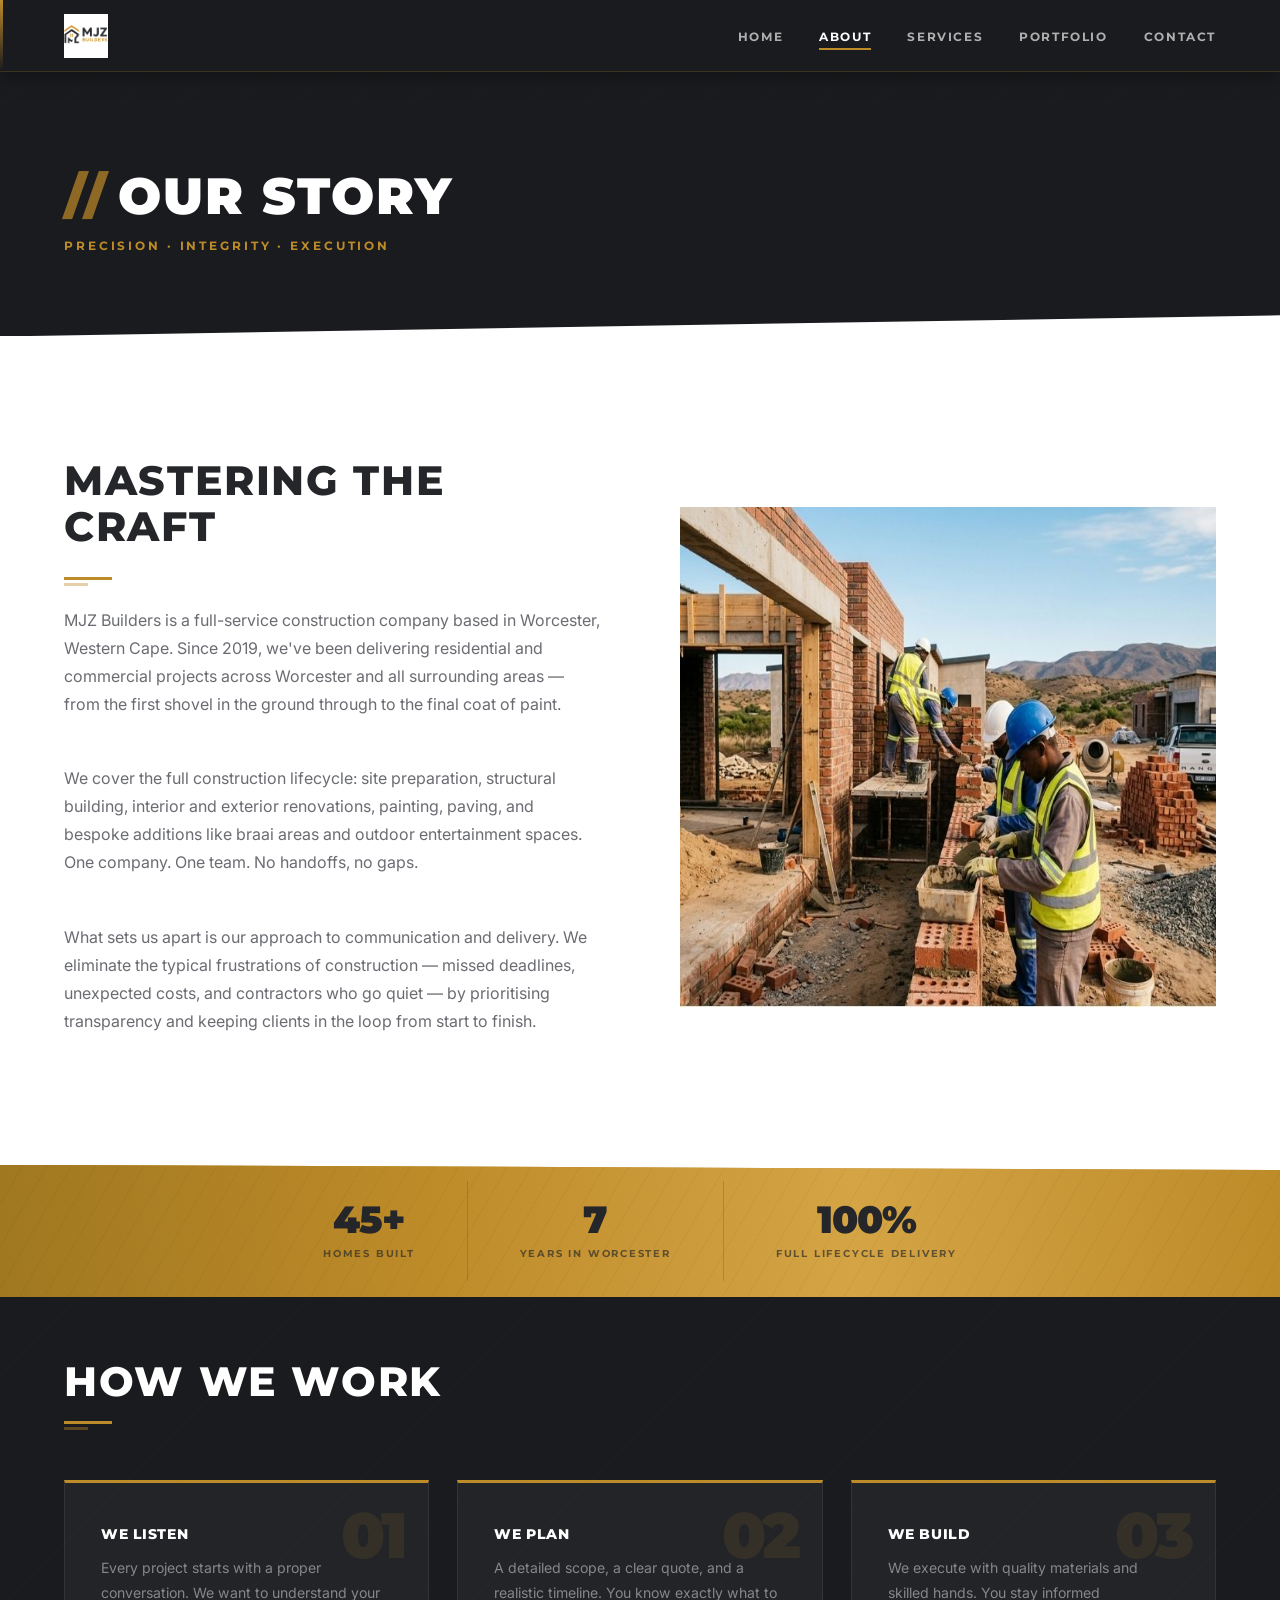
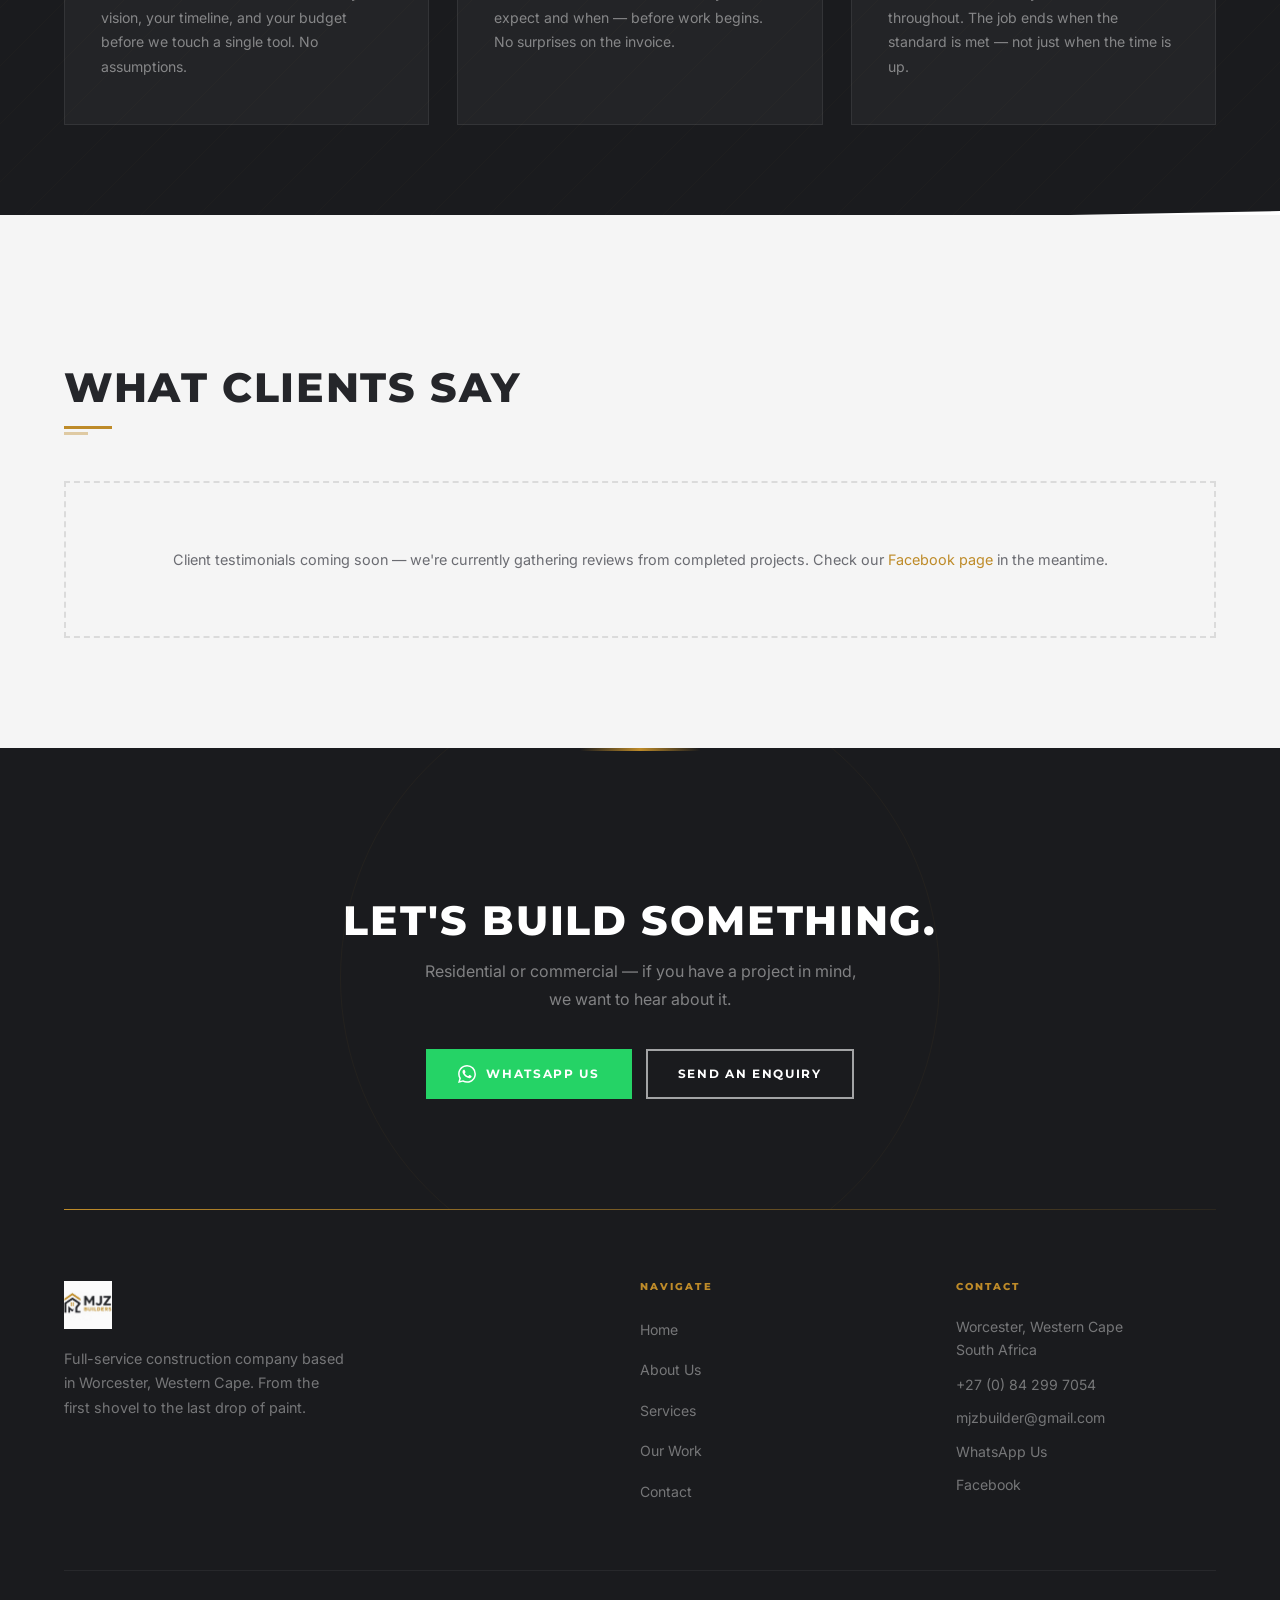
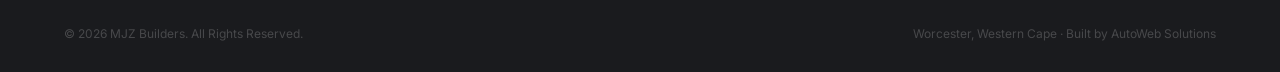
==== public/about.html @ 4bd88433 "Add files via upload" ====
<!doctype html>
<html lang="en">
  <head>
    <meta charset="UTF-8" />
    <meta name="viewport" content="width=device-width, initial-scale=1.0" />
    <title>About MJZ Builders | Worcester, Western Cape</title>
    <meta
      name="description"
      content="MJZ Builders — a full-service construction company built on precision, integrity, and execution. Serving Worcester and the Western Cape since 2019."
    />
    <link rel="stylesheet" href="../style.css" />
  </head>
  <body>
    <!-- ====================================================================
       HEADER
       ==================================================================== -->
    <header class="site-header">
      <a
        href="../index.html"
        class="site-logo"
        aria-label="MJZ Builders — Home"
      >
        <img src="../mjzlogo.jpeg" alt="MJZ Builders" />
      </a>

      <input
        type="checkbox"
        id="menu-toggle"
        class="menu-toggle"
        aria-hidden="true"
      />

      <label
        for="menu-toggle"
        class="burger-icon"
        aria-label="Toggle navigation"
      >
        <span></span>
        <span></span>
        <span></span>
      </label>

      <nav class="site-nav" aria-label="Main navigation">
        <ul>
          <li><a href="../index.html">Home</a></li>
          <li><a href="about.html" class="active">About</a></li>
          <li><a href="services.html">Services</a></li>
          <li><a href="portfolio.html">Portfolio</a></li>
          <li><a href="contact.html">Contact</a></li>
        </ul>
      </nav>
    </header>

    <!-- ====================================================================
       PAGE HERO
       ==================================================================== -->
    <section class="page-hero">
      <h1>Our Story</h1>
      <p class="page-hero__sub">
        Precision &middot; Integrity &middot; Execution
      </p>
    </section>

    <!-- ====================================================================
       WHO WE ARE
       ==================================================================== -->
    <section class="section about-intro">
      <div class="about-intro__grid">
        <div class="about-intro__text">
          <h2>Mastering the Craft</h2>
          <span class="heading-rule"></span>
          <br />
          <p>
            MJZ Builders is a full-service construction company based in
            Worcester, Western Cape. Since 2019, we've been delivering
            residential and commercial projects across Worcester and all
            surrounding areas — from the first shovel in the ground through to
            the final coat of paint.
          </p>
          <br />
          <p>
            We cover the full construction lifecycle: site preparation,
            structural building, interior and exterior renovations, painting,
            paving, and bespoke additions like braai areas and outdoor
            entertainment spaces. One company. One team. No handoffs, no gaps.
          </p>
          <br />
          <p>
            What sets us apart is our approach to communication and delivery. We
            eliminate the typical frustrations of construction — missed
            deadlines, unexpected costs, and contractors who go quiet — by
            prioritising transparency and keeping clients in the loop from start
            to finish.
          </p>
        </div>

        <!-- Replace with real team / site photo -->
        <img
          src="../assets/images/about-team.jpg"
          alt="MJZ Builders team on site"
          class="about-intro__image"
        />
      </div>
    </section>

    <!-- ====================================================================
       STATS BAR
       ==================================================================== -->
    <div class="stats-bar">
      <div class="stats-bar__inner">
        <div class="stat-item">
          <span class="stat-item__number">45+</span>
          <span class="stat-item__label">Homes Built</span>
        </div>
        <div class="stat-item">
          <span class="stat-item__number">7</span>
          <span class="stat-item__label">Years in Worcester</span>
        </div>
        <div class="stat-item">
          <span class="stat-item__number">100%</span>
          <span class="stat-item__label">Full Lifecycle Delivery</span>
        </div>
      </div>
    </div>

    <!-- ====================================================================
       HOW WE WORK
       ==================================================================== -->
    <section class="how-we-work">
      <div class="how-we-work__header">
        <h2>How We Work</h2>
        <span class="heading-rule"></span>
      </div>

      <div class="process-grid">
        <div class="process-step">
          <span class="process-step__number">01</span>
          <h3>We Listen</h3>
          <p>
            Every project starts with a proper conversation. We want to
            understand your vision, your timeline, and your budget before we
            touch a single tool. No assumptions.
          </p>
        </div>

        <div class="process-step">
          <span class="process-step__number">02</span>
          <h3>We Plan</h3>
          <p>
            A detailed scope, a clear quote, and a realistic timeline. You know
            exactly what to expect and when — before work begins. No surprises
            on the invoice.
          </p>
        </div>

        <div class="process-step">
          <span class="process-step__number">03</span>
          <h3>We Build</h3>
          <p>
            We execute with quality materials and skilled hands. You stay
            informed throughout. The job ends when the standard is met — not
            just when the time is up.
          </p>
        </div>
      </div>
    </section>

    <!-- ====================================================================
       TESTIMONIALS (placeholder — populated once reviews are gathered)
       ==================================================================== -->
    <section class="testimonials">
      <div class="testimonials__header">
        <h2>What Clients Say</h2>
        <span class="heading-rule"></span>
      </div>

      <div class="testimonials-placeholder">
        <p>
          Client testimonials coming soon — we're currently gathering reviews
          from completed projects. Check our
          <a
            href="https://facebook.com/p/MJZ-Builders-100063607805458"
            target="_blank"
            rel="noopener"
            style="color: var(--gold)"
            >Facebook page</a
          >
          in the meantime.
        </p>
      </div>
    </section>

    <!-- ====================================================================
       CTA STRIP
       ==================================================================== -->
    <section class="cta-strip">
      <h2>Let's Build Something.</h2>
      <p>
        Residential or commercial — if you have a project in mind, we want to
        hear about it.
      </p>
      <div class="cta-strip__buttons">
        <a
          href="https://wa.me/27842997054"
          target="_blank"
          rel="noopener"
          class="btn btn-whatsapp"
        >
          <svg
            viewBox="0 0 24 24"
            xmlns="http://www.w3.org/2000/svg"
            aria-hidden="true"
          >
            <path
              d="M17.472 14.382c-.297-.149-1.758-.867-2.03-.967-.273-.099-.471-.148-.67.15-.197.297-.767.966-.94 1.164-.173.199-.347.223-.644.075-.297-.15-1.255-.463-2.39-1.475-.883-.788-1.48-1.761-1.653-2.059-.173-.297-.018-.458.13-.606.134-.133.298-.347.446-.52.149-.174.198-.298.298-.497.099-.198.05-.371-.025-.52-.075-.149-.669-1.612-.916-2.207-.242-.579-.487-.5-.669-.51-.173-.008-.371-.01-.57-.01-.198 0-.52.074-.792.372-.272.297-1.04 1.016-1.04 2.479 0 1.462 1.065 2.875 1.213 3.074.149.198 2.096 3.2 5.077 4.487.709.306 1.262.489 1.694.625.712.227 1.36.195 1.871.118.571-.085 1.758-.719 2.006-1.413.248-.694.248-1.289.173-1.413-.074-.124-.272-.198-.57-.347m-5.421 7.403h-.004a9.87 9.87 0 01-5.031-1.378l-.361-.214-3.741.982.998-3.648-.235-.374a9.86 9.86 0 01-1.51-5.26c.001-5.45 4.436-9.884 9.888-9.884 2.64 0 5.122 1.03 6.988 2.898a9.825 9.825 0 012.893 6.994c-.003 5.45-4.437 9.884-9.885 9.884m8.413-18.297A11.815 11.815 0 0012.05 0C5.495 0 .16 5.335.157 11.892c0 2.096.547 4.142 1.588 5.945L.057 24l6.305-1.654a11.882 11.882 0 005.683 1.448h.005c6.554 0 11.89-5.335 11.893-11.893a11.821 11.821 0 00-3.48-8.413z"
            />
          </svg>
          WhatsApp Us
        </a>
        <a href="contact.html" class="btn btn-outline-white">Send an Enquiry</a>
      </div>
    </section>

    <!-- ====================================================================
       FOOTER
       ==================================================================== -->
    <footer class="site-footer">
      <div class="footer-grid">
        <div class="footer-brand">
          <div class="footer-logo">
            <img src="../mjzlogo.jpeg" alt="MJZ Builders" />
          </div>
          <p>
            Full-service construction company based in Worcester, Western Cape.
            From the first shovel to the last drop of paint.
          </p>
        </div>

        <div class="footer-col">
          <h4>Navigate</h4>
          <ul>
            <li><a href="../index.html">Home</a></li>
            <li><a href="about.html">About Us</a></li>
            <li><a href="services.html">Services</a></li>
            <li><a href="portfolio.html">Our Work</a></li>
            <li><a href="contact.html">Contact</a></li>
          </ul>
        </div>

        <div class="footer-col">
          <h4>Contact</h4>
          <address>
            <p>Worcester, Western Cape<br />South Africa</p>
            <a href="tel:+27842997054">+27 (0) 84 299 7054</a>
            <a href="mailto:mjzbuilder@gmail.com">mjzbuilder@gmail.com</a>
            <a href="https://wa.me/27842997054" target="_blank" rel="noopener"
              >WhatsApp Us</a
            >
            <a
              href="https://facebook.com/p/MJZ-Builders-100063607805458"
              target="_blank"
              rel="noopener"
              >Facebook</a
            >
          </address>
        </div>
      </div>

      <div class="footer-bottom">
        <p>&copy; 2026 MJZ Builders. All Rights Reserved.</p>
        <p>Worcester, Western Cape &middot; Built by AutoWeb Solutions</p>
      </div>
    </footer>
  </body>
</html>
---- style.css ----
/* ==========================================================================
   MJZ BUILDERS — GLOBAL STYLESHEET v3
   AutoWeb Solutions | 2026
   Clean rewrite — all three responsive issues resolved
   ========================================================================== */

/* --------------------------------------------------------------------------
   GOOGLE FONTS IMPORT
   -------------------------------------------------------------------------- */
@import url("https://fonts.googleapis.com/css2?family=Montserrat:wght@400;500;600;700;800;900&family=Inter:wght@400;500;600&display=swap");

/* --------------------------------------------------------------------------
   BRAND TOKENS
   -------------------------------------------------------------------------- */
:root {
  /* Colours */
  --gold: #be8b29;
  --gold-dark: #a07820;
  --gold-light: #d4a445;
  --dark: #25262a;
  --dark-mid: #2e2f34;
  --dark-deep: #1a1b1e;
  --off-white: #f5f5f5;
  --white: #ffffff;
  --text-body: #3a3b3f;
  --text-muted: #6b6c72;
  --border: #e2e2e2;

  /* Typography */
  --font-heading: "Montserrat", sans-serif;
  --font-body: "Inter", sans-serif;

  /* Spacing */
  --space-xs: 8px;
  --space-sm: 16px;
  --space-md: 32px;
  --space-lg: 64px;
  --space-xl: 110px;

  /* Layout */
  --max-width: 1200px;
  --padding-x: 5%;

  /* Transitions */
  --transition: all 0.3s ease;

  /* Diagonal clip angles */
  --clip-angle: polygon(0 0, 100% 0, 100% 92%, 0 100%);
  --clip-angle-flip: polygon(0 0, 100% 4%, 100% 100%, 0 100%);
  --clip-angle-both: polygon(0 4%, 100% 0, 100% 96%, 0 100%);
}

/* --------------------------------------------------------------------------
   CONCRETE TEXTURE
   -------------------------------------------------------------------------- */
.texture-dark {
  position: relative;
}
.texture-dark::before {
  content: "";
  position: absolute;
  inset: 0;
  background-image: url("data:image/svg+xml,%3Csvg viewBox='0 0 256 256' xmlns='http://www.w3.org/2000/svg'%3E%3Cfilter id='noise'%3E%3CfeTurbulence type='fractalNoise' baseFrequency='0.9' numOctaves='4' stitchTiles='stitch'/%3E%3C/filter%3E%3Crect width='100%25' height='100%25' filter='url(%23noise)' opacity='0.04'/%3E%3C/svg%3E");
  background-repeat: repeat;
  background-size: 200px 200px;
  opacity: 0.6;
  pointer-events: none;
  z-index: 0;
}
.texture-dark > * {
  position: relative;
  z-index: 1;
}

/* --------------------------------------------------------------------------
   RESET & BASE
   -------------------------------------------------------------------------- */
*,
*::before,
*::after {
  box-sizing: border-box;
  margin: 0;
  padding: 0;
}

html {
  scroll-behavior: smooth;
}

body {
  font-family: var(--font-body);
  font-size: 16px;
  color: var(--text-body);
  line-height: 1.65;
  background-color: var(--white);
  -webkit-font-smoothing: antialiased;
  overflow-x: hidden;
}

img {
  max-width: 100%;
  display: block;
}

a {
  text-decoration: none;
  color: inherit;
  transition: var(--transition);
}

ul {
  list-style: none;
}

/* --------------------------------------------------------------------------
   TYPOGRAPHY
   -------------------------------------------------------------------------- */
h1,
h2,
h3,
h4,
h5 {
  font-family: var(--font-heading);
  font-weight: 800;
  line-height: 1.1;
  color: var(--dark);
  text-transform: uppercase;
  letter-spacing: 0.04em;
}

h1 {
  font-size: clamp(2.4rem, 5.5vw, 4rem);
  font-weight: 900;
}
h2 {
  font-size: clamp(1.7rem, 3.2vw, 2.6rem);
}
h3 {
  font-size: clamp(1rem, 1.8vw, 1.3rem);
}
h4 {
  font-size: 0.9rem;
  letter-spacing: 0.1em;
}

p {
  font-family: var(--font-body);
  font-size: 1rem;
  line-height: 1.75;
  color: var(--text-muted);
}

.heading-rule {
  width: 48px;
  height: 3px;
  background-color: var(--gold);
  margin-top: 16px;
  display: block;
  position: relative;
}
.heading-rule::after {
  content: "";
  position: absolute;
  left: 0;
  top: 6px;
  width: 24px;
  height: 3px;
  background-color: var(--gold);
  opacity: 0.4;
}

/* --------------------------------------------------------------------------
   LAYOUT UTILITIES
   -------------------------------------------------------------------------- */
.container {
  max-width: var(--max-width);
  margin: 0 auto;
  padding: 0 var(--padding-x);
}

.section {
  padding: var(--space-xl) var(--padding-x);
}

/* --------------------------------------------------------------------------
   IMAGE PLACEHOLDERS
   -------------------------------------------------------------------------- */
.img-placeholder {
  background-color: #d0d0d0;
  background-image: repeating-linear-gradient(
    45deg,
    transparent,
    transparent 10px,
    rgba(0, 0, 0, 0.03) 10px,
    rgba(0, 0, 0, 0.03) 20px
  );
  display: flex;
  align-items: center;
  justify-content: center;
  color: #999;
  font-family: var(--font-heading);
  font-size: 0.7rem;
  font-weight: 700;
  text-transform: uppercase;
  letter-spacing: 0.12em;
  text-align: center;
  padding: 20px;
}

/* --------------------------------------------------------------------------
   BUTTONS
   -------------------------------------------------------------------------- */
.btn {
  display: inline-flex;
  align-items: center;
  gap: 10px;
  padding: 15px 32px;
  font-family: var(--font-heading);
  font-weight: 700;
  font-size: 0.75rem;
  letter-spacing: 0.14em;
  text-transform: uppercase;
  cursor: pointer;
  border: none;
  transition: var(--transition);
  white-space: nowrap;
  clip-path: polygon(0 0, calc(100% - 10px) 0, 100% 100%, 10px 100%);
}

.btn-primary {
  background-color: var(--gold);
  color: var(--dark);
  padding: 15px 38px;
}
.btn-primary:hover {
  background-color: var(--gold-light);
  color: var(--dark-deep);
  transform: translateY(-2px);
  box-shadow: 0 8px 24px rgba(190, 139, 41, 0.35);
}

.btn-dark {
  background-color: var(--dark);
  color: var(--white);
  padding: 15px 38px;
}
.btn-dark:hover {
  background-color: var(--gold);
  color: var(--dark);
  transform: translateY(-2px);
}

.btn-outline-white {
  border: 2px solid rgba(255, 255, 255, 0.6);
  color: var(--white);
  background: transparent;
  clip-path: none;
  padding: 13px 30px;
}
.btn-outline-white:hover {
  background-color: rgba(255, 255, 255, 0.1);
  border-color: var(--white);
  transform: translateY(-2px);
}

.btn-whatsapp {
  background-color: #25d366;
  color: var(--white);
  clip-path: none;
}
.btn-whatsapp:hover {
  background-color: #1ebe5c;
  transform: translateY(-2px);
  box-shadow: 0 8px 24px rgba(37, 211, 102, 0.3);
}
.btn-whatsapp svg {
  width: 18px;
  height: 18px;
  fill: var(--white);
  flex-shrink: 0;
}

/* --------------------------------------------------------------------------
   HEADER & NAVIGATION
   -------------------------------------------------------------------------- */
.site-header {
  position: sticky;
  top: 0;
  z-index: 1000;
  background-color: var(--dark-deep);
  padding: 0 var(--padding-x);
  display: flex;
  align-items: center;
  justify-content: space-between;
  height: 72px;
  border-bottom: 1px solid rgba(190, 139, 41, 0.2);
  box-shadow: 0 2px 20px rgba(0, 0, 0, 0.4);
}

.site-logo {
  display: flex;
  align-items: center;
  flex-shrink: 0;
}
.site-logo img {
  height: 44px;
  width: auto;
  filter: brightness(1.05);
}

.site-header::before {
  content: "";
  position: absolute;
  left: 0;
  top: 0;
  bottom: 0;
  width: 3px;
  background: linear-gradient(to bottom, var(--gold), transparent);
}

.site-nav ul {
  display: flex;
  align-items: center;
  gap: 36px;
}

.site-nav a {
  color: rgba(255, 255, 255, 0.65);
  font-family: var(--font-heading);
  font-size: 0.72rem;
  font-weight: 700;
  letter-spacing: 0.14em;
  text-transform: uppercase;
  position: relative;
  padding-bottom: 4px;
  transition: color 0.25s ease;
}
.site-nav a::after {
  content: "";
  position: absolute;
  bottom: -2px;
  left: 0;
  width: 0;
  height: 2px;
  background-color: var(--gold);
  transition: width 0.3s ease;
}
.site-nav a:hover,
.site-nav a.active {
  color: var(--white);
}
.site-nav a:hover::after,
.site-nav a.active::after {
  width: 100%;
}

/* Burger */
.menu-toggle {
  display: none;
}
.burger-icon {
  display: none;
  cursor: pointer;
  flex-direction: column;
  gap: 5px;
  padding: 6px;
  z-index: 1002;
}
.burger-icon span {
  display: block;
  width: 26px;
  height: 2px;
  background-color: var(--white);
  transition: var(--transition);
  transform-origin: center;
}

/* --------------------------------------------------------------------------
   INNER PAGE HERO
   -------------------------------------------------------------------------- */
.page-hero {
  padding: 96px var(--padding-x) 80px;
  background-color: var(--dark-deep);
  position: relative;
  clip-path: var(--clip-angle);
  margin-bottom: -48px;
}
.page-hero::before {
  content: "";
  position: absolute;
  inset: 0;
  background-image: repeating-linear-gradient(
    -45deg,
    transparent,
    transparent 40px,
    rgba(190, 139, 41, 0.03) 40px,
    rgba(190, 139, 41, 0.03) 41px
  );
  pointer-events: none;
}
.page-hero h1 {
  color: var(--white);
  font-size: clamp(2.2rem, 4.5vw, 3.2rem);
  margin-bottom: 12px;
  position: relative;
}
.page-hero h1::before {
  content: "//";
  color: var(--gold);
  margin-right: 10px;
  opacity: 0.7;
  font-weight: 900;
}
.page-hero .page-hero__sub {
  color: var(--gold);
  font-family: var(--font-heading);
  font-weight: 700;
  font-size: 0.72rem;
  text-transform: uppercase;
  letter-spacing: 0.25em;
  position: relative;
}

/* --------------------------------------------------------------------------
   HERO — HOME
   Full-bleed photo behind everything, same structure as featured project.
   Photo set via background-image on the .hero element in HTML or via CSS.
   The left dark panel is gone — content sits over a full-width overlay.
   -------------------------------------------------------------------------- */
.hero {
  position: relative;
  min-height: 90vh;
  background-color: var(--dark-deep);
  background-size: cover;
  background-position: center;
  background-attachment: fixed;
  display: flex;
  align-items: center;
  justify-content: flex-start;
  overflow: hidden;
  clip-path: var(--clip-angle);
  margin-bottom: -60px;
}

/*
  Full-bleed dark overlay — same two-layer approach as featured project overlay.
  Keeps text readable across the full width at all screen sizes.
  Bottom layer: overall darkening so the photo doesn't bleed through
  Top layer: stronger bottom-up fade so CTAs are always readable
*/
.hero::after {
  content: "";
  position: absolute;
  inset: 0;
  background:
    linear-gradient(
      to top,
      rgba(26, 27, 30, 0.85) 0%,
      rgba(26, 27, 30, 0.55) 40%,
      rgba(26, 27, 30, 0.35) 100%
    ),
    linear-gradient(to bottom, rgba(26, 27, 30, 0.4) 0%, transparent 30%);
  z-index: 1;
}

/*
  Diagonal gold line — runs across the full hero width, same as featured project.
  Sits above the overlay (z-index: 2) so it shows through.
*/
.hero::before {
  content: "";
  position: absolute;
  top: -20%;
  left: 55%;
  width: 2px;
  height: 160%;
  background: linear-gradient(
    to bottom,
    transparent,
    var(--gold) 30%,
    var(--gold) 70%,
    transparent
  );
  opacity: 0.18;
  z-index: 2;
  transform: rotate(15deg);
}

.hero__content {
  position: relative;
  z-index: 3;
  padding: var(--space-xl) var(--padding-x);
  max-width: 660px;
}

.hero__eyebrow {
  display: inline-flex;
  align-items: center;
  gap: 10px;
  font-family: var(--font-heading);
  font-size: 0.68rem;
  font-weight: 700;
  letter-spacing: 0.24em;
  text-transform: uppercase;
  color: var(--gold);
  margin-bottom: 24px;
}
.hero__eyebrow::before {
  content: "";
  display: block;
  width: 32px;
  height: 2px;
  background-color: var(--gold);
}

.hero h1 {
  color: var(--white);
  margin-bottom: 24px;
  line-height: 1.05;
}
.hero h1 em {
  font-style: normal;
  color: var(--gold);
  display: block;
}

.hero__sub {
  color: rgba(255, 255, 255, 0.55);
  font-size: 1.05rem;
  margin-bottom: 40px;
  max-width: 480px;
  line-height: 1.75;
}

.hero__ctas {
  display: flex;
  flex-wrap: wrap;
  gap: 14px;
  align-items: center;
}

/* --------------------------------------------------------------------------
   STATS BAR
   -------------------------------------------------------------------------- */
.stats-bar {
  background-color: var(--gold);
  padding: 0 var(--padding-x);
  position: relative;
  z-index: 2;
  clip-path: var(--clip-angle-flip);
  margin-bottom: -48px;
  background-image:
    repeating-linear-gradient(
      -60deg,
      transparent,
      transparent 20px,
      rgba(0, 0, 0, 0.04) 20px,
      rgba(0, 0, 0, 0.04) 21px
    ),
    linear-gradient(
      to right,
      var(--gold-dark),
      var(--gold),
      var(--gold-light),
      var(--gold)
    );
}

.stats-bar__inner {
  display: flex;
  justify-content: center;
  align-items: stretch;
  flex-wrap: wrap;
  padding: 16px 0;
}

.stat-item {
  display: flex;
  flex-direction: column;
  align-items: center;
  padding: 20px 52px;
  text-align: center;
}
.stat-item + .stat-item {
  border-left: 1px solid rgba(37, 38, 42, 0.18);
}

.stat-item__number {
  font-family: var(--font-heading);
  font-size: 2.4rem;
  font-weight: 900;
  color: var(--dark);
  letter-spacing: -0.03em;
  line-height: 1;
}
.stat-item__label {
  font-family: var(--font-heading);
  font-size: 0.62rem;
  font-weight: 700;
  letter-spacing: 0.18em;
  text-transform: uppercase;
  color: rgba(37, 38, 42, 0.65);
  margin-top: 6px;
}

/* --------------------------------------------------------------------------
   SERVICES SNAPSHOT
   -------------------------------------------------------------------------- */
.services-snapshot {
  padding: calc(var(--space-xl) + 60px) var(--padding-x) var(--space-xl);
  background-color: var(--off-white);
  position: relative;
}
.services-snapshot__header {
  margin-bottom: 56px;
}

.snapshot-grid {
  display: grid;
  grid-template-columns: repeat(3, 1fr);
  gap: 24px;
}

.snapshot-card {
  background-color: var(--white);
  padding: 44px 36px;
  border-top: 3px solid var(--dark);
  transition: all 0.35s ease;
  position: relative;
  overflow: hidden;
}
.snapshot-card::after {
  content: "";
  position: absolute;
  bottom: 0;
  right: 0;
  width: 0;
  height: 0;
  border-style: solid;
  border-width: 0 0 36px 36px;
  border-color: transparent transparent var(--off-white) transparent;
  transition: border-color 0.35s ease;
}
.snapshot-card:hover {
  border-top-color: var(--gold);
  transform: translateY(-6px);
  box-shadow: 0 20px 48px rgba(0, 0, 0, 0.1);
}
.snapshot-card:hover::after {
  border-color: transparent transparent var(--gold) transparent;
  opacity: 0.3;
}

.snapshot-card__number {
  font-family: var(--font-heading);
  font-size: 3.2rem;
  font-weight: 900;
  color: var(--off-white);
  line-height: 1;
  margin-bottom: 20px;
  letter-spacing: -0.04em;
  transition: color 0.35s ease;
}
.snapshot-card:hover .snapshot-card__number {
  color: rgba(190, 139, 41, 0.15);
}
.snapshot-card h3 {
  font-size: 0.95rem;
  margin-bottom: 14px;
  letter-spacing: 0.08em;
}
.snapshot-card p {
  font-size: 0.9rem;
  line-height: 1.7;
}

.snapshot-card__link {
  display: inline-flex;
  align-items: center;
  gap: 8px;
  margin-top: 22px;
  font-family: var(--font-heading);
  font-size: 0.68rem;
  font-weight: 700;
  letter-spacing: 0.14em;
  text-transform: uppercase;
  color: var(--dark);
  transition: var(--transition);
}
.snapshot-card__link::after {
  content: "→";
  transition: transform 0.2s ease;
}
.snapshot-card:hover .snapshot-card__link {
  color: var(--gold);
}
.snapshot-card:hover .snapshot-card__link::after {
  transform: translateX(4px);
}

/* --------------------------------------------------------------------------
   WHO WE BUILD FOR
   -------------------------------------------------------------------------- */
.audiences {
  padding: var(--space-xl) var(--padding-x);
  background-color: var(--white);
}
.audiences > h2,
.audiences > .heading-rule {
  margin-bottom: 8px;
}

.audiences__grid {
  display: grid;
  grid-template-columns: 1fr 1fr;
  gap: 6px;
  margin-top: 52px;
}

.audience-card {
  padding: 60px 48px;
  position: relative;
  overflow: hidden;
  clip-path: polygon(0 0, 100% 0, 100% 92%, 97% 100%, 0 100%);
}
.audience-card::before {
  content: attr(data-num);
  position: absolute;
  bottom: -20px;
  right: 20px;
  font-family: var(--font-heading);
  font-size: 9rem;
  font-weight: 900;
  line-height: 1;
  pointer-events: none;
  opacity: 0.05;
  letter-spacing: -0.05em;
}

.audience-card--dark {
  background-color: var(--dark-deep);
}
.audience-card--dark::before {
  color: var(--white);
}

.audience-card--gold {
  background-color: var(--gold);
  background-image: repeating-linear-gradient(
    -45deg,
    transparent,
    transparent 20px,
    rgba(0, 0, 0, 0.03) 20px,
    rgba(0, 0, 0, 0.03) 21px
  );
}
.audience-card--gold::before {
  color: var(--dark);
}

.audience-card__label {
  font-family: var(--font-heading);
  font-size: 0.62rem;
  font-weight: 700;
  letter-spacing: 0.26em;
  text-transform: uppercase;
  margin-bottom: 18px;
  display: flex;
  align-items: center;
  gap: 10px;
}
.audience-card__label::before {
  content: "";
  display: block;
  width: 24px;
  height: 2px;
  flex-shrink: 0;
}
.audience-card--dark .audience-card__label {
  color: var(--gold);
}
.audience-card--dark .audience-card__label::before {
  background: var(--gold);
}
.audience-card--gold .audience-card__label {
  color: rgba(37, 38, 42, 0.55);
}
.audience-card--gold .audience-card__label::before {
  background: rgba(37, 38, 42, 0.4);
}

.audience-card h3 {
  font-size: 1.35rem;
  margin-bottom: 18px;
  line-height: 1.15;
}
.audience-card--dark h3 {
  color: var(--white);
}
.audience-card--gold h3 {
  color: var(--dark);
}

.audience-card p {
  font-size: 0.92rem;
  line-height: 1.75;
}
.audience-card--dark p {
  color: rgba(255, 255, 255, 0.5);
}
.audience-card--gold p {
  color: rgba(37, 38, 42, 0.65);
}

.audience-card ul {
  margin-top: 24px;
}
.audience-card ul li {
  font-size: 0.88rem;
  padding: 8px 0;
  display: flex;
  align-items: center;
  gap: 12px;
  border-bottom: 1px solid;
}
.audience-card--dark ul li {
  color: rgba(255, 255, 255, 0.55);
  border-bottom-color: rgba(255, 255, 255, 0.06);
}
.audience-card--gold ul li {
  color: rgba(37, 38, 42, 0.7);
  border-bottom-color: rgba(37, 38, 42, 0.1);
}
.audience-card ul li:last-child {
  border-bottom: none;
}
.audience-card ul li::before {
  content: "";
  width: 5px;
  height: 5px;
  flex-shrink: 0;
  transform: rotate(45deg);
}
.audience-card--dark ul li::before {
  background-color: var(--gold);
}
.audience-card--gold ul li::before {
  background-color: var(--dark);
}

/* --------------------------------------------------------------------------
   FEATURED PROJECT
   FIX — Problem 1: Image fills correctly at all screen sizes.

   The root cause was:
   1. Class mismatch: mobile CSS targeted .featured-project__bg-img but the
      element had class .featured-project__bg-placeholder
   2. The <img> tag needs object-fit: cover and position: absolute with
      width/height: 100% to act as a background — not sit in document flow

   Solution: .featured-project__bg-placeholder now works for BOTH div
   placeholders and real <img> tags. The img gets absolute positioning and
   object-fit: cover. The class name is preserved so no HTML changes needed.
   -------------------------------------------------------------------------- */
.featured-project {
  position: relative;
  height: 560px;
  background-color: var(--dark-mid);
  display: flex;
  align-items: flex-end;
  overflow: hidden;
  clip-path: var(--clip-angle-both);
  margin: -20px 0;
}

/* Works for both <div class="img-placeholder"> and <img> */
.featured-project__bg-placeholder {
  position: absolute;
  inset: 0;
  width: 100%;
  height: 100%;
  opacity: 0.35;
}

/* When it's a real <img> tag, enforce cover behaviour */
.featured-project img.featured-project__bg-placeholder {
  object-fit: cover;
  object-position: center;
  opacity: 1;
}

.featured-project__overlay {
  position: absolute;
  inset: 0;
  /*
    FIX — Problem 3: Featured project gradient
    OLD: 105deg diagonal — hard visible edge
    NEW: left-dominant dark fade + bottom fill — smooth at all widths
  */
  background:
    linear-gradient(
      to right,
      rgba(26, 27, 30, 0.97) 0%,
      rgba(26, 27, 30, 0.75) 50%,
      rgba(26, 27, 30, 0.3) 100%
    ),
    linear-gradient(to top, rgba(26, 27, 30, 0.8) 0%, transparent 40%);
  z-index: 1;
}

.featured-project::after {
  content: "";
  position: absolute;
  top: -20%;
  right: 30%;
  width: 3px;
  height: 160%;
  background: linear-gradient(to bottom, transparent, var(--gold), transparent);
  opacity: 0.12;
  transform: rotate(15deg);
  z-index: 2;
}

.featured-project__content {
  position: relative;
  z-index: 3;
  padding: 56px var(--padding-x);
  width: 100%;
  max-width: 680px;
}

.featured-project__tag {
  font-family: var(--font-heading);
  font-size: 0.65rem;
  font-weight: 700;
  letter-spacing: 0.26em;
  text-transform: uppercase;
  color: var(--gold);
  margin-bottom: 12px;
  display: flex;
  align-items: center;
  gap: 10px;
}
.featured-project__tag::before {
  content: "";
  display: block;
  width: 28px;
  height: 2px;
  background: var(--gold);
}
.featured-project h2 {
  color: var(--white);
  font-size: clamp(1.8rem, 3.5vw, 2.6rem);
  margin-bottom: 12px;
}
.featured-project p {
  color: rgba(255, 255, 255, 0.5);
  margin-bottom: 28px;
  max-width: 460px;
  font-size: 0.95rem;
}

/* --------------------------------------------------------------------------
   CTA STRIP
   -------------------------------------------------------------------------- */
.cta-strip {
  background-color: var(--dark-deep);
  padding: calc(var(--space-xl) + 40px) var(--padding-x) var(--space-xl);
  text-align: center;
  position: relative;
  overflow: hidden;
}
.cta-strip::before {
  content: "";
  position: absolute;
  top: 0;
  left: 50%;
  transform: translateX(-50%);
  width: 120px;
  height: 3px;
  background: linear-gradient(to right, transparent, var(--gold), transparent);
}
.cta-strip::after {
  content: "";
  position: absolute;
  top: 50%;
  left: 50%;
  transform: translate(-50%, -50%);
  width: 600px;
  height: 600px;
  border: 1px solid rgba(190, 139, 41, 0.06);
  border-radius: 50%;
  pointer-events: none;
}
.cta-strip h2 {
  color: var(--white);
  margin-bottom: 14px;
  position: relative;
}
.cta-strip p {
  color: rgba(255, 255, 255, 0.45);
  font-size: 1rem;
  margin-bottom: 36px;
  max-width: 440px;
  margin-left: auto;
  margin-right: auto;
  position: relative;
}
.cta-strip__buttons {
  display: flex;
  justify-content: center;
  flex-wrap: wrap;
  gap: 14px;
  position: relative;
}

/* --------------------------------------------------------------------------
   ABOUT — WHO WE ARE
   FIX — Problem 2: About page image
   The image area now uses a proper approach that works for both the current
   <div class="img-placeholder"> and a future <img> drop-in.
   - On desktop: fixed 500px height, image fills via object-fit
   - On tablet: reduces to 360px, still correct
   - On mobile: goes to auto height with aspect-ratio so it's never squished
   -------------------------------------------------------------------------- */
.about-intro {
  padding: calc(var(--space-xl) + 48px) var(--padding-x) var(--space-xl);
}
.about-intro__grid {
  display: grid;
  grid-template-columns: 1fr 1fr;
  gap: 80px;
  align-items: center;
}
.about-intro__text h2 {
  margin-bottom: 28px;
}
.about-intro__text p {
  margin-bottom: 20px;
}

/* The image container — works for both placeholder div and real img */
.about-intro__image {
  height: 500px;
  position: relative;
  overflow: hidden;
}

/* When a real <img> is placed inside .about-intro__image as a child */
.about-intro__image img {
  width: 100%;
  height: 100%;
  object-fit: cover;
  object-position: center;
  display: block;
}

/* Gold frame offset effect */
.about-intro__image::after {
  content: "";
  position: absolute;
  bottom: -14px;
  right: -14px;
  width: 100%;
  height: 100%;
  border: 2px solid var(--gold);
  opacity: 0.25;
  pointer-events: none;
  z-index: -1;
}

/* --------------------------------------------------------------------------
   HOW WE WORK
   -------------------------------------------------------------------------- */
.how-we-work {
  padding: var(--space-xl) var(--padding-x);
  background-color: var(--dark-deep);
  position: relative;
  clip-path: var(--clip-angle-both);
  margin: -20px 0;
}
.how-we-work::before {
  content: "";
  position: absolute;
  inset: 0;
  background-image: repeating-linear-gradient(
    -45deg,
    transparent,
    transparent 40px,
    rgba(190, 139, 41, 0.025) 40px,
    rgba(190, 139, 41, 0.025) 41px
  );
  pointer-events: none;
}
.how-we-work__header {
  margin-bottom: 56px;
  position: relative;
}
.how-we-work__header h2 {
  color: var(--white);
}

.process-grid {
  display: grid;
  grid-template-columns: repeat(3, 1fr);
  gap: 28px;
  position: relative;
}

.process-step {
  padding: 44px 36px;
  background-color: rgba(255, 255, 255, 0.04);
  border: 1px solid rgba(255, 255, 255, 0.07);
  border-top: 3px solid var(--gold);
  position: relative;
  transition: var(--transition);
}
.process-step:hover {
  background-color: rgba(255, 255, 255, 0.07);
  transform: translateY(-4px);
}
.process-step__number {
  font-family: var(--font-heading);
  font-size: 4rem;
  font-weight: 900;
  color: rgba(190, 139, 41, 0.12);
  line-height: 1;
  position: absolute;
  top: 20px;
  right: 24px;
  letter-spacing: -0.05em;
}
.process-step h3 {
  font-size: 0.9rem;
  margin-bottom: 14px;
  color: var(--white);
  position: relative;
}
.process-step p {
  font-size: 0.88rem;
  position: relative;
  color: rgba(255, 255, 255, 0.45);
  line-height: 1.75;
}

/* --------------------------------------------------------------------------
   TESTIMONIALS
   -------------------------------------------------------------------------- */
.testimonials {
  padding: calc(var(--space-xl) + 40px) var(--padding-x) var(--space-xl);
  background-color: var(--off-white);
  position: relative;
}
.testimonials__header h2 {
  color: var(--dark);
  margin-bottom: 12px;
}
.testimonials__header .heading-rule {
  margin-bottom: 52px;
}

.testimonials-placeholder {
  border: 2px dashed rgba(37, 38, 42, 0.12);
  padding: 64px 40px;
  text-align: center;
  position: relative;
}
.testimonials-placeholder p {
  color: var(--text-muted);
  font-size: 0.9rem;
}

/* --------------------------------------------------------------------------
   SERVICES — LEAD SERVICES
   -------------------------------------------------------------------------- */
.lead-services {
  padding: calc(var(--space-xl) + 48px) var(--padding-x) var(--space-xl);
}
.lead-services__header {
  margin-bottom: 56px;
}

.lead-services-grid {
  display: grid;
  grid-template-columns: repeat(3, 1fr);
  gap: 24px;
}

.lead-card {
  background-color: var(--white);
  border: 1px solid var(--border);
  overflow: hidden;
  transition: all 0.35s ease;
  position: relative;
}
.lead-card::before {
  content: "";
  position: absolute;
  bottom: 0;
  left: 0;
  width: 0;
  height: 3px;
  background-color: var(--gold);
  transition: width 0.4s ease;
  z-index: 1;
}
.lead-card:hover {
  box-shadow: 0 24px 56px rgba(0, 0, 0, 0.12);
  transform: translateY(-6px);
}
.lead-card:hover::before {
  width: 100%;
}

.lead-card__image-placeholder {
  height: 240px;
}
.lead-card__body {
  padding: 36px 30px;
}
.lead-card__number {
  font-family: var(--font-heading);
  font-size: 0.62rem;
  font-weight: 700;
  letter-spacing: 0.22em;
  color: var(--gold);
  margin-bottom: 10px;
}
.lead-card h3 {
  font-size: 0.95rem;
  margin-bottom: 14px;
}
.lead-card p {
  font-size: 0.9rem;
  line-height: 1.72;
}

/* --------------------------------------------------------------------------
   SUPPORTING SERVICES
   -------------------------------------------------------------------------- */
.supporting-services {
  padding: var(--space-xl) var(--padding-x);
  background-color: var(--dark-deep);
  position: relative;
  clip-path: var(--clip-angle-both);
  margin: -20px 0;
}
.supporting-services::before {
  content: "";
  position: absolute;
  inset: 0;
  background-image: repeating-linear-gradient(
    -60deg,
    transparent,
    transparent 30px,
    rgba(190, 139, 41, 0.02) 30px,
    rgba(190, 139, 41, 0.02) 31px
  );
  pointer-events: none;
}
.supporting-services__header {
  margin-bottom: 52px;
  position: relative;
}
.supporting-services__header h2 {
  color: var(--white);
}

.supporting-grid {
  display: grid;
  grid-template-columns: repeat(4, 1fr);
  gap: 16px;
  position: relative;
}

.support-card {
  background-color: rgba(255, 255, 255, 0.04);
  border: 1px solid rgba(255, 255, 255, 0.07);
  padding: 36px 26px;
  border-top: 3px solid rgba(190, 139, 41, 0.35);
  transition: var(--transition);
}
.support-card:hover {
  background-color: rgba(255, 255, 255, 0.08);
  border-top-color: var(--gold);
  transform: translateY(-4px);
}
.support-card__number {
  font-family: var(--font-heading);
  font-size: 2rem;
  font-weight: 900;
  color: rgba(190, 139, 41, 0.2);
  line-height: 1;
  margin-bottom: 16px;
  letter-spacing: -0.03em;
}
.support-card h3 {
  font-size: 0.82rem;
  margin-bottom: 12px;
  color: var(--white);
}
.support-card p {
  font-size: 0.84rem;
  line-height: 1.65;
  color: rgba(255, 255, 255, 0.4);
}

/* --------------------------------------------------------------------------
   PORTFOLIO GRID
   -------------------------------------------------------------------------- */
.portfolio-section {
  padding: calc(var(--space-xl) + 48px) var(--padding-x) var(--space-xl);
}

.portfolio-grid {
  display: grid;
  grid-template-columns: repeat(3, 1fr);
  gap: 16px;
}

.project-card {
  position: relative;
  overflow: hidden;
  background-color: var(--dark-mid);
  cursor: pointer;
  clip-path: polygon(0 0, 100% 0, 100% 94%, 96% 100%, 0 100%);
}

.project-card__image {
  width: 100%;
  height: 300px;
  object-fit: cover;
  display: block;
  transition: transform 0.6s ease;
}
.project-card__image-placeholder {
  height: 300px;
  transition: transform 0.6s ease;
}
.project-card:hover .project-card__image,
.project-card:hover .project-card__image-placeholder {
  transform: scale(1.06);
}

.project-card__overlay {
  position: absolute;
  bottom: 0;
  left: 0;
  right: 0;
  padding: 28px 22px 22px;
  background: linear-gradient(
    to top,
    rgba(26, 27, 30, 0.97) 0%,
    rgba(26, 27, 30, 0.4) 60%,
    transparent 100%
  );
  transform: translateY(6px);
  transition: transform 0.35s ease;
}
.project-card:hover .project-card__overlay {
  transform: translateY(0);
}
.project-card__overlay::before {
  content: "";
  position: absolute;
  left: 0;
  bottom: 0;
  top: 0;
  width: 3px;
  background: linear-gradient(to top, var(--gold), transparent);
  opacity: 0;
  transition: opacity 0.35s ease;
}
.project-card:hover .project-card__overlay::before {
  opacity: 1;
}

.project-card__title {
  font-family: var(--font-heading);
  font-size: 0.85rem;
  font-weight: 800;
  color: var(--white);
  text-transform: uppercase;
  letter-spacing: 0.08em;
  margin-bottom: 5px;
}
.project-card__sub {
  font-size: 0.75rem;
  color: rgba(255, 255, 255, 0.45);
  font-family: var(--font-heading);
  letter-spacing: 0.08em;
}

/* --------------------------------------------------------------------------
   CONTACT
   -------------------------------------------------------------------------- */
.contact-section {
  padding: calc(var(--space-xl) + 48px) var(--padding-x) var(--space-xl);
}
.contact-grid {
  display: grid;
  grid-template-columns: 1fr 1fr;
  gap: 88px;
  align-items: start;
}
.contact-form h2 {
  margin-bottom: 36px;
}

.form-group {
  margin-bottom: 24px;
}
.form-group label {
  display: block;
  font-family: var(--font-heading);
  font-size: 0.62rem;
  font-weight: 700;
  letter-spacing: 0.18em;
  text-transform: uppercase;
  color: var(--dark);
  margin-bottom: 8px;
}
.form-group input,
.form-group select,
.form-group textarea {
  width: 100%;
  padding: 14px 18px;
  border: 1px solid var(--border);
  border-bottom: 2px solid var(--border);
  background-color: var(--off-white);
  font-family: var(--font-body);
  font-size: 0.95rem;
  color: var(--text-body);
  appearance: none;
  -webkit-appearance: none;
  transition: all 0.25s ease;
  border-radius: 0;
}
.form-group input:focus,
.form-group select:focus,
.form-group textarea:focus {
  outline: none;
  border-color: var(--border);
  border-bottom-color: var(--gold);
  background-color: var(--white);
}
.form-group textarea {
  resize: vertical;
  min-height: 140px;
}

.contact-info h2 {
  margin-bottom: 36px;
}
.contact-detail {
  margin-bottom: 30px;
  padding-bottom: 30px;
  border-bottom: 1px solid var(--border);
}
.contact-detail:last-of-type {
  border-bottom: none;
}
.contact-detail__label {
  font-family: var(--font-heading);
  font-size: 0.6rem;
  font-weight: 700;
  letter-spacing: 0.22em;
  text-transform: uppercase;
  color: var(--gold);
  margin-bottom: 8px;
  display: flex;
  align-items: center;
  gap: 8px;
}
.contact-detail__label::before {
  content: "";
  display: block;
  width: 16px;
  height: 2px;
  background: var(--gold);
}
.contact-detail p,
.contact-detail a {
  font-size: 0.95rem;
  color: var(--text-body);
  display: block;
  line-height: 1.65;
}
.contact-detail a:hover {
  color: var(--gold);
}
.contact-map-placeholder {
  height: 220px;
  margin-top: 36px;
}

/* --------------------------------------------------------------------------
   FOOTER
   -------------------------------------------------------------------------- */
.site-footer {
  background-color: var(--dark-deep);
  color: var(--white);
  padding: 72px var(--padding-x) 28px;
  position: relative;
}
.site-footer::before {
  content: "";
  position: absolute;
  top: 0;
  left: var(--padding-x);
  right: var(--padding-x);
  height: 1px;
  background: linear-gradient(to right, var(--gold), rgba(190, 139, 41, 0.1));
}

.footer-grid {
  display: grid;
  grid-template-columns: 2fr 1fr 1fr;
  gap: 56px;
  margin-bottom: 52px;
  padding-bottom: 52px;
  border-bottom: 1px solid rgba(255, 255, 255, 0.06);
}

.footer-brand p {
  color: rgba(255, 255, 255, 0.4);
  font-size: 0.9rem;
  margin-top: 18px;
  max-width: 280px;
  line-height: 1.7;
}
.footer-logo img {
  height: 48px;
  width: auto;
}

.footer-col h4 {
  color: var(--gold);
  font-family: var(--font-heading);
  font-size: 0.65rem;
  letter-spacing: 0.2em;
  margin-bottom: 24px;
}
.footer-col ul li {
  margin-bottom: 14px;
}
.footer-col ul li a {
  color: rgba(255, 255, 255, 0.4);
  font-size: 0.88rem;
  transition: var(--transition);
}
.footer-col ul li a:hover {
  color: var(--gold);
  padding-left: 6px;
}

.footer-col address {
  font-style: normal;
}
.footer-col address p {
  color: rgba(255, 255, 255, 0.4);
  font-size: 0.88rem;
  margin-bottom: 12px;
  line-height: 1.6;
}
.footer-col address a {
  color: rgba(255, 255, 255, 0.4);
  font-size: 0.88rem;
  display: block;
  margin-bottom: 10px;
  transition: var(--transition);
}
.footer-col address a:hover {
  color: var(--gold);
}

.footer-bottom {
  display: flex;
  justify-content: space-between;
  align-items: center;
  flex-wrap: wrap;
  gap: 12px;
}
.footer-bottom p {
  color: rgba(255, 255, 255, 0.2);
  font-size: 0.75rem;
}
.footer-bottom a {
  color: rgba(255, 255, 255, 0.2);
  font-size: 0.75rem;
  transition: var(--transition);
}
.footer-bottom a:hover {
  color: var(--gold);
}

/* --------------------------------------------------------------------------
   PAGE HERO — EXTRA TOP PADDING AFTER CLIPPED ELEMENTS
   -------------------------------------------------------------------------- */
.page-hero + * {
  padding-top: calc(var(--space-xl) + 60px);
}

/* --------------------------------------------------------------------------
   MOBILE — BURGER MENU
   -------------------------------------------------------------------------- */
@media (max-width: 900px) {
  .burger-icon {
    display: flex;
  }

  .site-nav {
    position: fixed;
    top: 0;
    right: -100%;
    width: 75%;
    max-width: 320px;
    height: 100vh;
    background-color: var(--dark-deep);
    padding: 100px 10% 48px;
    transition: right 0.4s cubic-bezier(0.16, 1, 0.3, 1);
    box-shadow: -8px 0 40px rgba(0, 0, 0, 0.6);
    border-left: 1px solid rgba(190, 139, 41, 0.15);
    z-index: 1001;
    overflow-y: auto;
  }
  .site-nav ul {
    flex-direction: column;
    gap: 28px;
    align-items: flex-start;
  }
  .site-nav a {
    font-size: 1.1rem;
    color: rgba(255, 255, 255, 0.75);
  }
  .menu-toggle:checked ~ .site-nav {
    right: 0;
  }
  .menu-toggle:checked ~ .burger-icon span:nth-child(1) {
    transform: translateY(7px) rotate(45deg);
  }
  .menu-toggle:checked ~ .burger-icon span:nth-child(2) {
    opacity: 0;
    transform: scaleX(0);
  }
  .menu-toggle:checked ~ .burger-icon span:nth-child(3) {
    transform: translateY(-7px) rotate(-45deg);
  }
}

/* --------------------------------------------------------------------------
   RESPONSIVE — TABLET (max-width: 900px)
   -------------------------------------------------------------------------- */
@media (max-width: 900px) {
  .snapshot-grid,
  .lead-services-grid,
  .process-grid {
    grid-template-columns: 1fr 1fr;
  }

  .supporting-grid {
    grid-template-columns: 1fr 1fr;
  }
  .portfolio-grid {
    grid-template-columns: 1fr 1fr;
  }
  .audiences__grid {
    grid-template-columns: 1fr;
  }

  /* FIX — Problem 2 tablet: about image */
  .about-intro__grid {
    grid-template-columns: 1fr;
    gap: 48px;
  }
  .about-intro__image {
    height: 360px;
  }

  .contact-grid {
    grid-template-columns: 1fr;
    gap: 56px;
  }
  .footer-grid {
    grid-template-columns: 1fr 1fr;
  }

  .stat-item {
    padding: 18px 30px;
  }
  .audience-card {
    padding: 48px 36px;
  }

  /* FIX — Problem 1 tablet: featured project image */
  .featured-project {
    height: 480px;
  }
}

/* --------------------------------------------------------------------------
   RESPONSIVE — MOBILE (max-width: 600px)
   -------------------------------------------------------------------------- */
@media (max-width: 600px) {
  :root {
    --padding-x: 6%;
    --space-xl: 64px;
  }

  /* Disable clip-paths on mobile */
  .hero,
  .stats-bar,
  .page-hero,
  .how-we-work,
  .supporting-services,
  .featured-project,
  .audience-card,
  .project-card {
    clip-path: none !important;
    margin: 0 !important;
  }

  .hero {
    background-attachment: scroll;
    min-height: auto;
  }
  .hero__content {
    padding: 80px var(--padding-x) 64px;
    max-width: 100%;
  }
  .hero__image-placeholder {
    width: 100%;
    opacity: 0.08;
  }
  .hero__ctas {
    flex-direction: column;
  }
  .hero__ctas .btn {
    width: 100%;
    justify-content: center;
    clip-path: none;
  }
  .btn {
    clip-path: none;
  }

  /* Stats */
  .stats-bar__inner {
    flex-direction: column;
    gap: 0;
    padding: 0;
  }
  .stat-item {
    width: 100%;
    padding: 18px 0;
    border-left: none !important;
    border-bottom: 1px solid rgba(37, 38, 42, 0.12);
  }
  .stat-item:last-child {
    border-bottom: none;
  }
  .stat-item__number {
    font-size: 2rem;
  }

  /* Grids */
  .snapshot-grid,
  .lead-services-grid,
  .process-grid,
  .supporting-grid,
  .portfolio-grid {
    grid-template-columns: 1fr;
  }

  .audiences__grid {
    gap: 4px;
  }
  .audience-card {
    padding: 44px 28px;
  }
  .audience-card::before {
    font-size: 6rem;
  }

  /* FIX — Problem 1 mobile: featured project image
     Height becomes auto so the image drives the container size.
     The overlay still reads cleanly thanks to the new gradient approach.
  */
  .featured-project {
    height: auto;
    min-height: 400px;
  }
  /* Ensure the background image still covers correctly at auto height */
  .featured-project img.featured-project__bg-placeholder {
    height: 100%;
    min-height: 400px;
  }
  .featured-project__content {
    padding: 48px var(--padding-x);
    max-width: 100%;
  }

  /* FIX — Problem 2 mobile: about image
     Use aspect-ratio so it's never squished regardless of container width.
     When a real <img> is dropped in, it inherits the same constraints.
  */
  .about-intro__image {
    height: auto;
    aspect-ratio: 4 / 3;
  }
  .about-intro__image::after {
    display: none;
  }

  /* CTA strip */
  .cta-strip__buttons {
    flex-direction: column;
    align-items: center;
  }

  /* Footer */
  .footer-grid {
    grid-template-columns: 1fr;
    gap: 36px;
  }
  .footer-bottom {
    flex-direction: column;
    text-align: center;
  }

  /* Page hero */
  .page-hero {
    padding: 72px var(--padding-x) 60px;
  }
  .page-hero h1::before {
    display: none;
  }

  /* Contact */
  .contact-grid {
    gap: 44px;
  }
}
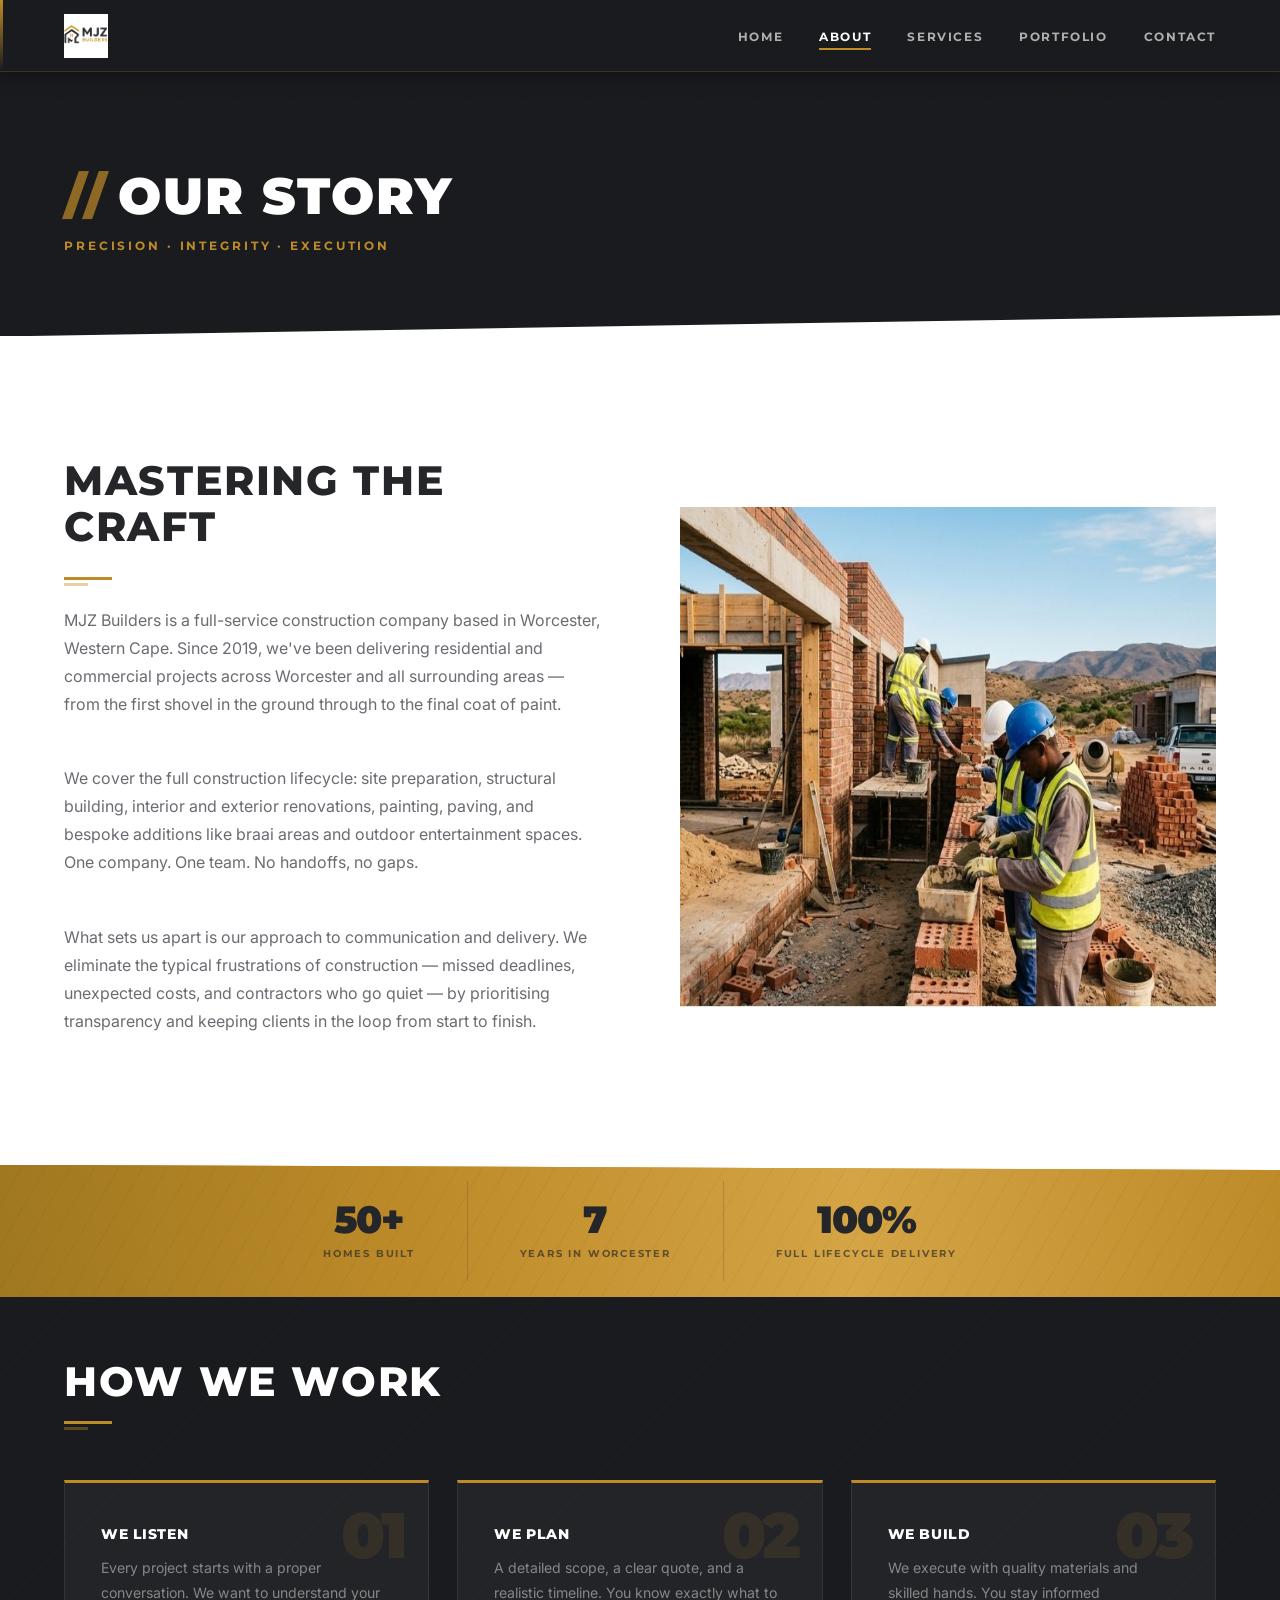
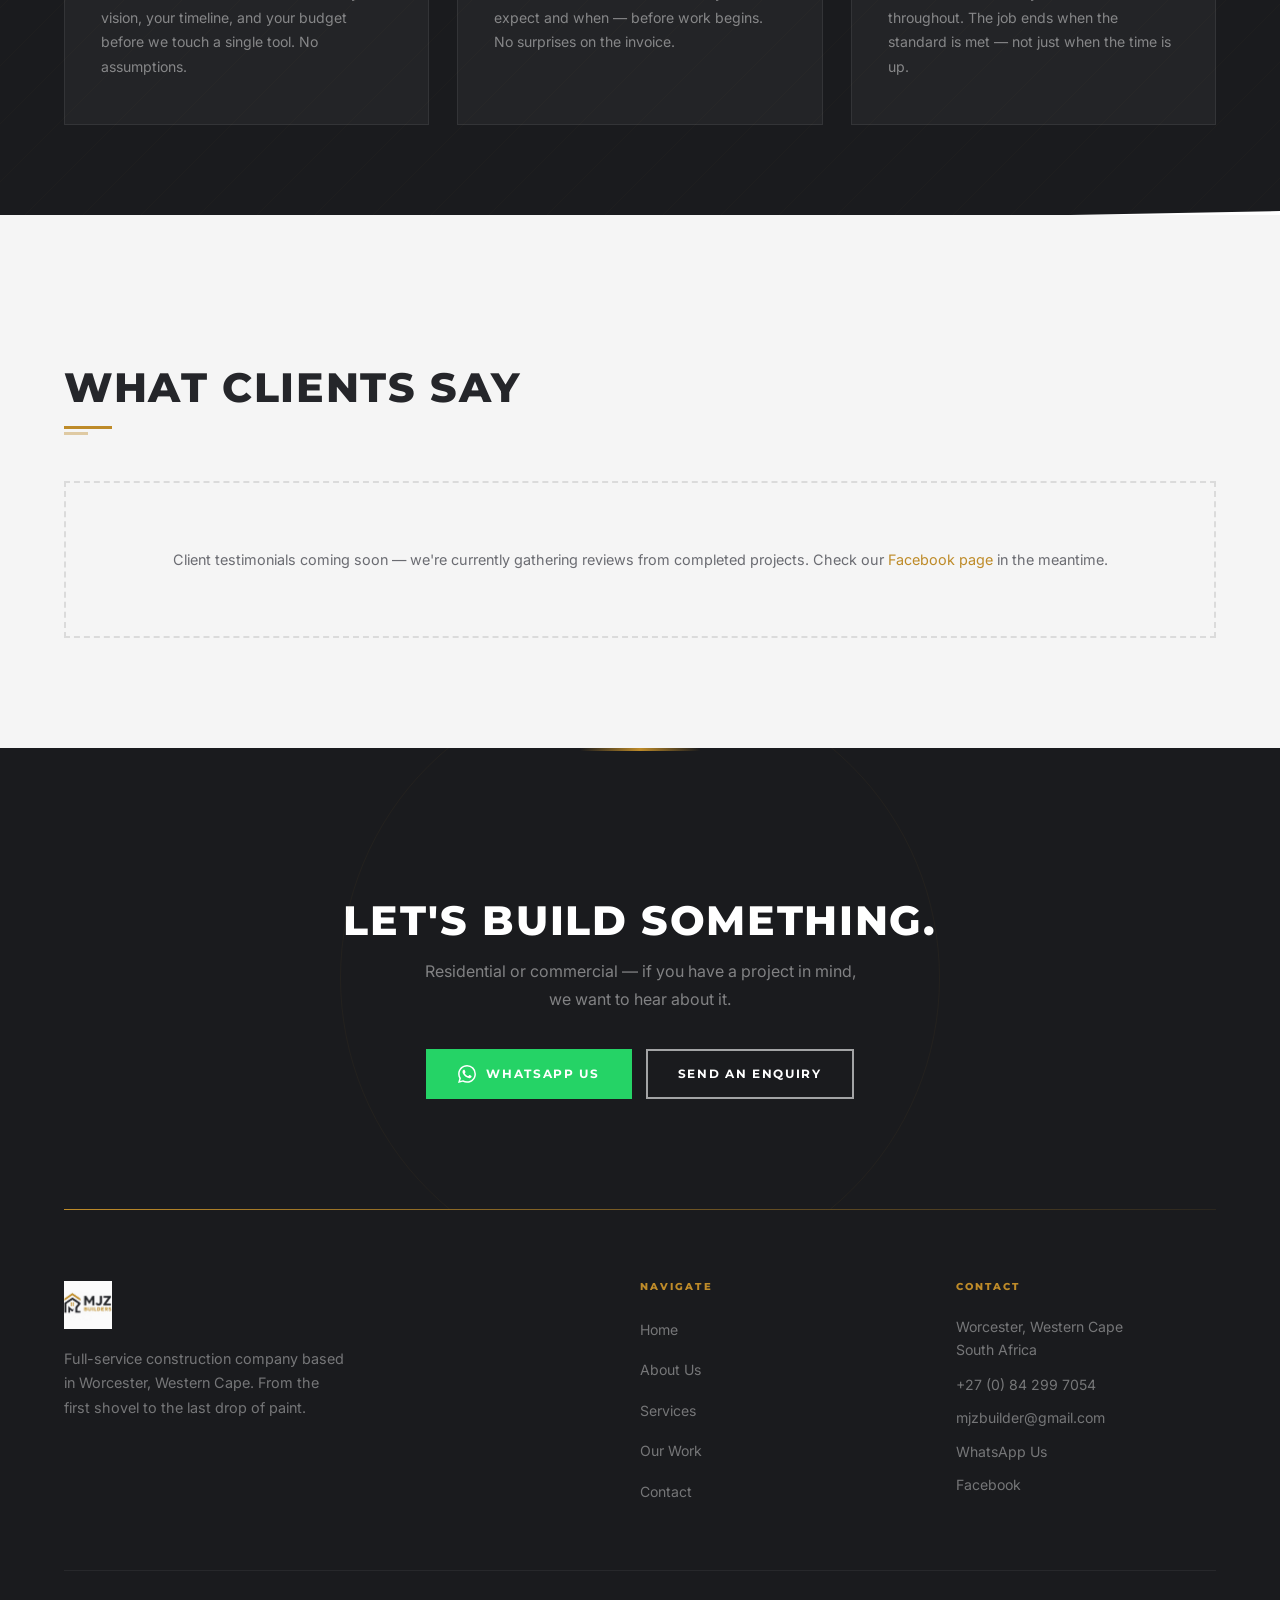
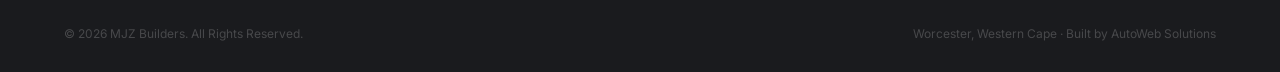
==== commit 541bb160: "Update about.html" ====
--- a/public/about.html
+++ b/public/about.html
@@ -109,7 +109,7 @@
     <div class="stats-bar">
       <div class="stats-bar__inner">
         <div class="stat-item">
-          <span class="stat-item__number">45+</span>
+          <span class="stat-item__number">50+</span>
           <span class="stat-item__label">Homes Built</span>
         </div>
         <div class="stat-item">
--- a/style.css
+++ b/style.css
@@ -520,7 +520,7 @@
 }
 .hero h1 em {
   font-style: normal;
-  color: var(--gold);
+  color: white;
   display: block;
 }
 
@@ -656,6 +656,7 @@
   font-size: 3.2rem;
   font-weight: 900;
   color: var(--off-white);
+   color: rgba(190, 139, 41, 0.15);
   line-height: 1;
   margin-bottom: 20px;
   letter-spacing: -0.04em;
